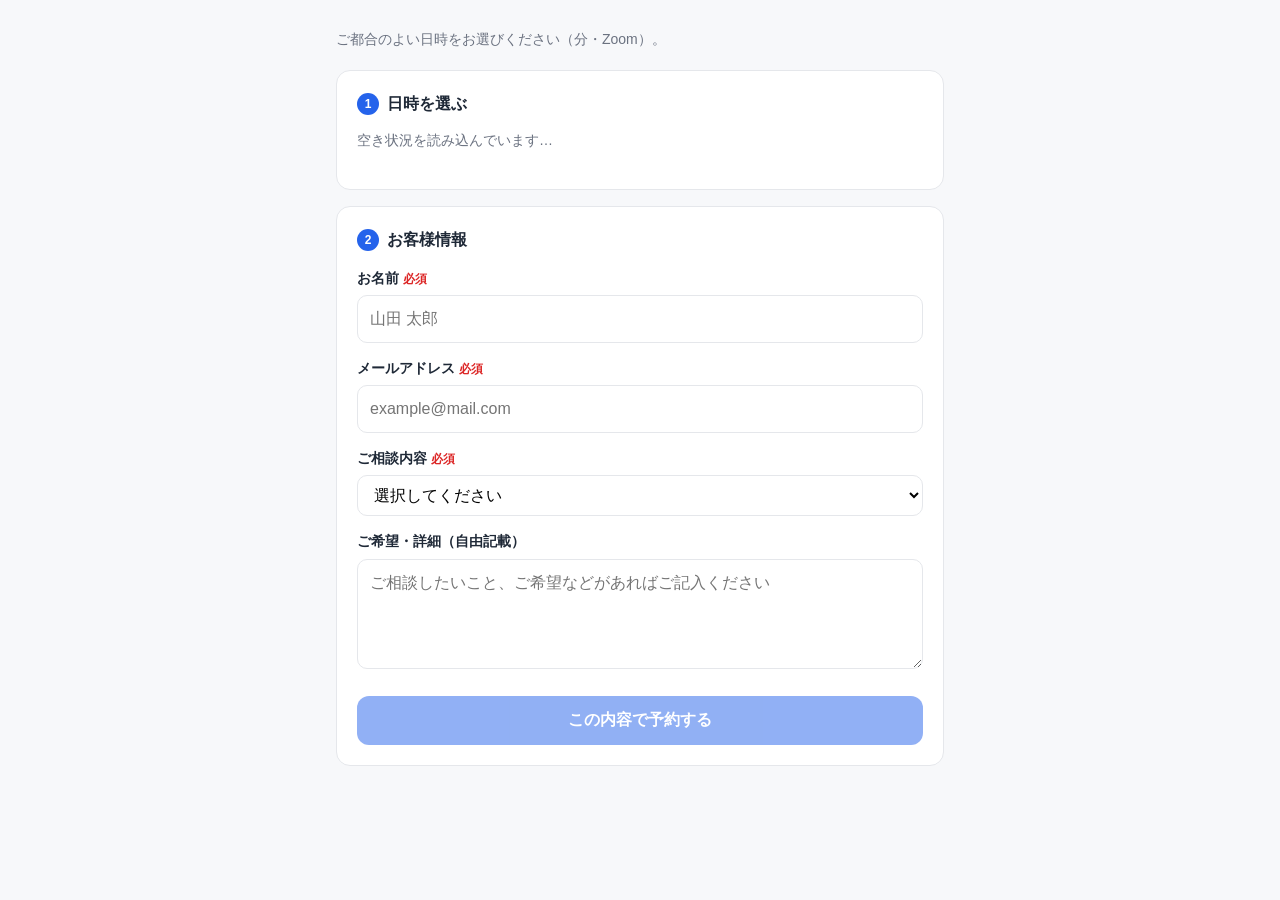
==== booking/Index.html @ eb78f79d "Add free consultation booking page (Google Apps Script) Co-Authored-By: Claude Opus 5.5 <noreply@ant" ====
<!DOCTYPE html>
<html lang="ja">
<head>
<base target="_top">
<meta charset="utf-8">
<style>
  :root { --main:#2563eb; --main-soft:#e8efff; --text:#1f2937; --sub:#6b7280; --line:#e5e7eb; --bg:#f7f8fa; --err:#dc2626; }
  * { box-sizing:border-box; }
  body { margin:0; background:var(--bg); color:var(--text); font-family:-apple-system,BlinkMacSystemFont,"Hiragino Sans","Noto Sans JP","Yu Gothic",sans-serif; line-height:1.6; }
  .wrap { max-width:640px; margin:0 auto; padding:24px 16px 48px; }
  h1 { font-size:22px; margin:0 0 4px; }
  .lead { color:var(--sub); font-size:14px; margin:0 0 20px; }
  .card { background:#fff; border:1px solid var(--line); border-radius:14px; padding:20px; margin-bottom:16px; }
  h2 { font-size:16px; margin:0 0 12px; display:flex; gap:8px; align-items:center; }
  h2 .n { background:var(--main); color:#fff; width:22px; height:22px; border-radius:50%; font-size:12px; display:inline-flex; align-items:center; justify-content:center; }
  .dates { display:flex; gap:8px; overflow-x:auto; padding-bottom:6px; }
  .chip, .slot { border:1px solid var(--line); background:#fff; border-radius:10px; padding:8px 12px; font-size:14px; cursor:pointer; white-space:nowrap; color:var(--text); }
  .chip.on, .slot.on { background:var(--main); border-color:var(--main); color:#fff; }
  .slots { display:grid; grid-template-columns:repeat(auto-fill,minmax(84px,1fr)); gap:8px; margin-top:12px; }
  label { display:block; font-size:14px; font-weight:600; margin:14px 0 6px; }
  label .req { color:var(--err); font-size:12px; margin-left:4px; }
  input, select, textarea { width:100%; font:inherit; font-size:16px; padding:10px 12px; border:1px solid var(--line); border-radius:10px; background:#fff; }
  textarea { min-height:110px; resize:vertical; }
  .picked { background:var(--main-soft); border-radius:10px; padding:10px 12px; font-size:14px; margin-bottom:4px; }
  button.submit { width:100%; margin-top:20px; padding:14px; font-size:16px; font-weight:700; border:0; border-radius:12px; background:var(--main); color:#fff; cursor:pointer; }
  button.submit:disabled { opacity:.5; cursor:default; }
  .msg { color:var(--sub); font-size:14px; }
  .err { color:var(--err); font-size:14px; margin-top:12px; }
  .done { text-align:center; padding:32px 20px; }
  .done .big { font-size:40px; }
  .hidden { display:none; }
</style>
</head>
<body>
<div class="wrap">
  <div id="form-area">
    <h1><?= config.title ?></h1>
    <p class="lead">ご都合のよい日時をお選びください（<?= config.slotMinutes ?>分・Zoom）。</p>

    <div class="card">
      <h2><span class="n">1</span>日時を選ぶ</h2>
      <div id="loading" class="msg">空き状況を読み込んでいます…</div>
      <div id="dates" class="dates"></div>
      <div id="slots" class="slots"></div>
    </div>

    <div class="card">
      <h2><span class="n">2</span>お客様情報</h2>
      <div id="picked" class="picked hidden"></div>

      <label for="name">お名前<span class="req">必須</span></label>
      <input id="name" autocomplete="name" placeholder="山田 太郎">

      <label for="email">メールアドレス<span class="req">必須</span></label>
      <input id="email" type="email" autocomplete="email" placeholder="example@mail.com">

      <label for="topic">ご相談内容<span class="req">必須</span></label>
      <select id="topic">
        <option value="">選択してください</option>
      </select>

      <label for="message">ご希望・詳細（自由記載）<span id="msg-req" class="req hidden">必須</span></label>
      <textarea id="message" placeholder="ご相談したいこと、ご希望などがあればご記入ください"></textarea>

      <div id="error" class="err hidden"></div>
      <button id="submit" class="submit" disabled>この内容で予約する</button>
    </div>
  </div>

  <div id="done-area" class="card done hidden">
    <div class="big">✓</div>
    <h1>ご予約を承りました</h1>
    <p id="done-when"></p>
    <p class="msg">確認メールをお送りしました。Zoomのリンクはメールに記載しています。<br>メールが届かない場合は迷惑メールフォルダもご確認ください。</p>
  </div>
</div>

<script>
  const TOPICS = <?!= JSON.stringify(config.topics) ?>;
  let days = [], selected = null, sending = false;
  const $ = (id) => document.getElementById(id);

  TOPICS.forEach(t => {
    const o = document.createElement('option');
    o.value = t; o.textContent = t;
    $('topic').appendChild(o);
  });

  function loadSlots() {
    $('loading').classList.remove('hidden');
    $('loading').textContent = '空き状況を読み込んでいます…';
    $('dates').innerHTML = ''; $('slots').innerHTML = '';
    google.script.run
      .withSuccessHandler(d => {
        days = d;
        $('loading').classList.add('hidden');
        if (!days.length) { $('loading').classList.remove('hidden'); $('loading').textContent = '現在ご予約いただける枠がありません。'; return; }
        renderDates(0);
      })
      .withFailureHandler(() => { $('loading').textContent = '読み込みに失敗しました。ページを再読み込みしてください。'; })
      .getAvailableSlots();
  }

  function renderDates(active) {
    $('dates').innerHTML = '';
    days.forEach((d, i) => {
      const b = document.createElement('button');
      b.className = 'chip' + (i === active ? ' on' : '');
      b.textContent = d.label;
      b.onclick = () => renderDates(i);
      $('dates').appendChild(b);
    });
    renderSlots(days[active]);
  }

  function renderSlots(day) {
    $('slots').innerHTML = '';
    day.slots.forEach(s => {
      const b = document.createElement('button');
      b.className = 'slot' + (selected && selected.start === s.start ? ' on' : '');
      b.textContent = s.label;
      b.onclick = () => { selected = { start: s.start, text: day.label + ' ' + s.label + '〜' }; renderSlots(day); update(); };
      $('slots').appendChild(b);
    });
  }

  function update() {
    if (selected) { $('picked').textContent = '選択中の日時：' + selected.text; $('picked').classList.remove('hidden'); }
    const other = $('topic').value === 'その他';
    $('msg-req').classList.toggle('hidden', !other);
    $('submit').disabled = sending || !selected || !$('name').value.trim() || !$('email').value.trim() || !$('topic').value || (other && !$('message').value.trim());
  }
  ['name', 'email', 'topic', 'message'].forEach(id => $(id).addEventListener('input', update));

  $('submit').onclick = () => {
    sending = true; update();
    $('submit').textContent = '送信中…';
    $('error').classList.add('hidden');
    google.script.run
      .withSuccessHandler(r => {
        $('form-area').classList.add('hidden');
        $('done-area').classList.remove('hidden');
        $('done-when').textContent = r.when;
        window.scrollTo(0, 0);
      })
      .withFailureHandler(e => {
        sending = false;
        $('submit').textContent = 'この内容で予約する';
        $('error').textContent = (e && e.message) ? e.message.replace(/^Error:\s*/, '') : '送信に失敗しました。';
        $('error').classList.remove('hidden');
        if (/埋まって/.test($('error').textContent)) { selected = null; $('picked').classList.add('hidden'); loadSlots(); }
        update();
      })
      .bookSlot({ name: $('name').value, email: $('email').value, topic: $('topic').value, message: $('message').value, start: selected.start });
  };

  loadSlots();
</script>
</body>
</html>
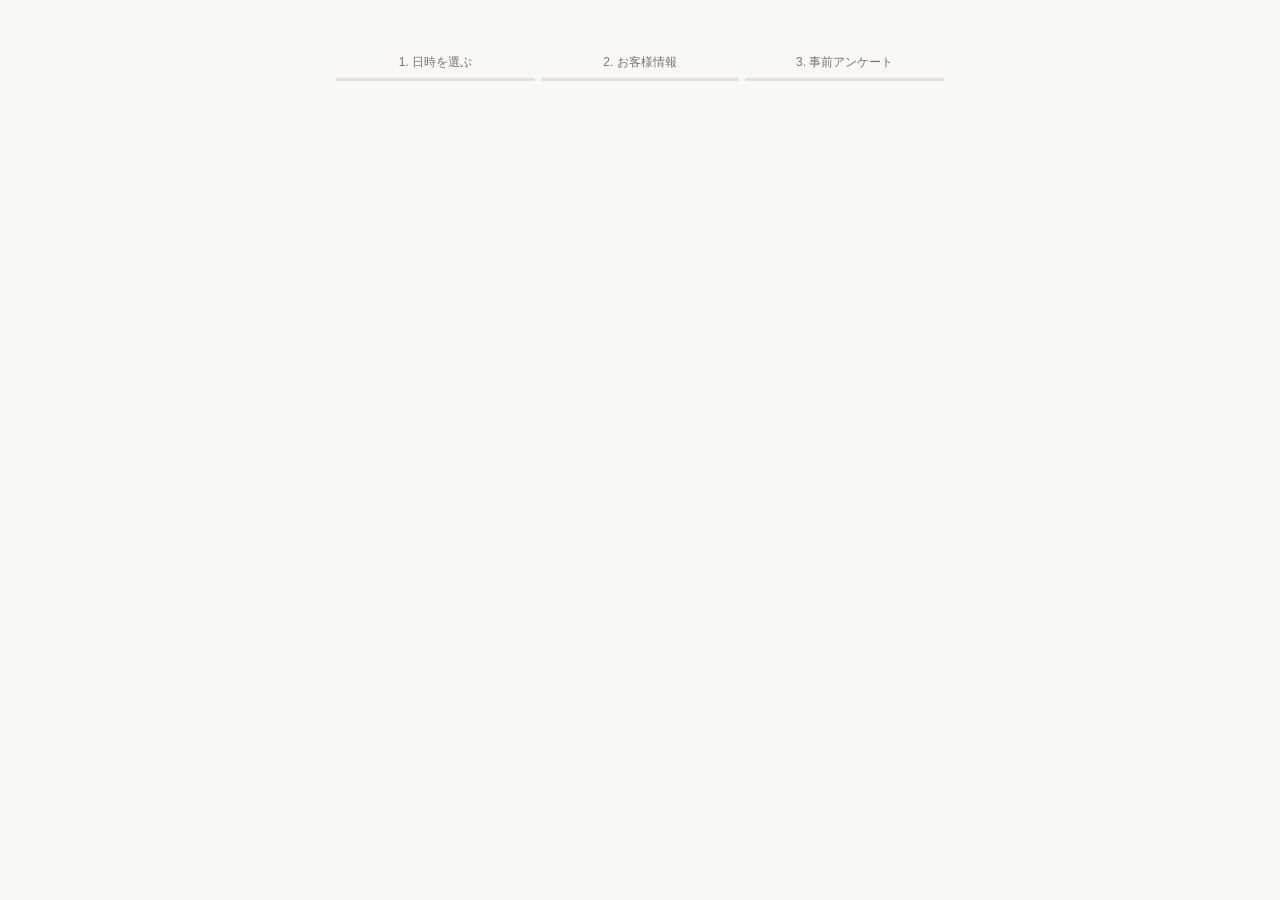
==== commit fe6e1ce9: "Update booking page: At Interior branding, phone field, pre-consultation survey and reminders Zoom U" ====
--- a/booking/Index.html
+++ b/booking/Index.html
@@ -4,87 +4,136 @@
 <base target="_top">
 <meta charset="utf-8">
 <style>
-  :root { --main:#2563eb; --main-soft:#e8efff; --text:#1f2937; --sub:#6b7280; --line:#e5e7eb; --bg:#f7f8fa; --err:#dc2626; }
+  :root {
+    --main:#8a6a4f; --main-dark:#6f533c; --main-soft:#f3ede6;
+    --text:#2f2a26; --sub:#7a716a; --line:#e7e0d8; --bg:#faf8f5; --card:#fff; --err:#c2410c;
+  }
   * { box-sizing:border-box; }
-  body { margin:0; background:var(--bg); color:var(--text); font-family:-apple-system,BlinkMacSystemFont,"Hiragino Sans","Noto Sans JP","Yu Gothic",sans-serif; line-height:1.6; }
-  .wrap { max-width:640px; margin:0 auto; padding:24px 16px 48px; }
-  h1 { font-size:22px; margin:0 0 4px; }
-  .lead { color:var(--sub); font-size:14px; margin:0 0 20px; }
-  .card { background:#fff; border:1px solid var(--line); border-radius:14px; padding:20px; margin-bottom:16px; }
-  h2 { font-size:16px; margin:0 0 12px; display:flex; gap:8px; align-items:center; }
-  h2 .n { background:var(--main); color:#fff; width:22px; height:22px; border-radius:50%; font-size:12px; display:inline-flex; align-items:center; justify-content:center; }
+  body { margin:0; background:var(--bg); color:var(--text); font-family:-apple-system,BlinkMacSystemFont,"Hiragino Sans","Noto Sans JP","Yu Gothic",sans-serif; line-height:1.7; }
+  .wrap { max-width:640px; margin:0 auto; padding:28px 16px 56px; }
+  .brand { font-size:13px; letter-spacing:.2em; color:var(--main); font-weight:600; }
+  h1 { font-size:22px; margin:2px 0 6px; font-weight:600; }
+  .lead { color:var(--sub); font-size:14px; margin:0 0 18px; }
+  .steps { display:flex; gap:6px; list-style:none; padding:0; margin:0 0 18px; }
+  .steps li { flex:1; text-align:center; font-size:12px; color:var(--sub); padding:6px 0; border-bottom:3px solid var(--line); }
+  .steps li.on { color:var(--main-dark); border-color:var(--main); font-weight:600; }
+  .steps li.done { color:var(--main); border-color:#cdb8a4; }
+  .card { background:var(--card); border:1px solid var(--line); border-radius:16px; padding:20px; margin-bottom:16px; }
+  h2 { font-size:16px; margin:0 0 12px; font-weight:600; }
   .dates { display:flex; gap:8px; overflow-x:auto; padding-bottom:6px; }
-  .chip, .slot { border:1px solid var(--line); background:#fff; border-radius:10px; padding:8px 12px; font-size:14px; cursor:pointer; white-space:nowrap; color:var(--text); }
+  .chip, .slot { border:1px solid var(--line); background:#fff; border-radius:10px; padding:8px 12px; font-size:14px; cursor:pointer; white-space:nowrap; color:var(--text); font-family:inherit; }
   .chip.on, .slot.on { background:var(--main); border-color:var(--main); color:#fff; }
   .slots { display:grid; grid-template-columns:repeat(auto-fill,minmax(84px,1fr)); gap:8px; margin-top:12px; }
-  label { display:block; font-size:14px; font-weight:600; margin:14px 0 6px; }
-  label .req { color:var(--err); font-size:12px; margin-left:4px; }
-  input, select, textarea { width:100%; font:inherit; font-size:16px; padding:10px 12px; border:1px solid var(--line); border-radius:10px; background:#fff; }
+  label.f { display:block; font-size:14px; font-weight:600; margin:14px 0 6px; }
+  .req { color:var(--err); font-size:11px; margin-left:6px; font-weight:600; }
+  .opt-label { color:var(--sub); font-size:11px; margin-left:6px; font-weight:400; }
+  input[type=text], input[type=email], input[type=tel], textarea { width:100%; font:inherit; font-size:16px; padding:10px 12px; border:1px solid var(--line); border-radius:10px; background:#fff; color:var(--text); }
   textarea { min-height:110px; resize:vertical; }
-  .picked { background:var(--main-soft); border-radius:10px; padding:10px 12px; font-size:14px; margin-bottom:4px; }
-  button.submit { width:100%; margin-top:20px; padding:14px; font-size:16px; font-weight:700; border:0; border-radius:12px; background:var(--main); color:#fff; cursor:pointer; }
-  button.submit:disabled { opacity:.5; cursor:default; }
+  input:focus, textarea:focus { outline:2px solid #d9c6b3; border-color:var(--main); }
+  .picked { background:var(--main-soft); border-radius:10px; padding:10px 12px; font-size:14px; }
+  fieldset { border:0; padding:0; margin:0 0 22px; }
+  legend { font-size:15px; font-weight:600; margin-bottom:10px; padding:0; }
+  .opts { display:flex; flex-wrap:wrap; gap:8px; }
+  .opt { position:relative; cursor:pointer; }
+  .opt input { position:absolute; opacity:0; pointer-events:none; }
+  .opt span { display:inline-block; border:1px solid var(--line); border-radius:999px; padding:8px 14px; font-size:14px; background:#fff; transition:background .15s, color .15s; }
+  .opt input:checked + span { background:var(--main); border-color:var(--main); color:#fff; }
+  .opt input:focus-visible + span { outline:2px solid #d9c6b3; outline-offset:2px; }
+  button.submit { width:100%; margin-top:8px; padding:14px; font-size:16px; font-weight:600; border:0; border-radius:12px; background:var(--main); color:#fff; cursor:pointer; font-family:inherit; }
+  button.submit:disabled { opacity:.45; cursor:default; }
+  button.link { display:block; margin:14px auto 0; background:none; border:0; color:var(--sub); font-size:14px; text-decoration:underline; cursor:pointer; font-family:inherit; }
+  .notice { background:var(--main-soft); border-color:transparent; font-size:14px; }
+  .notice strong { font-size:16px; }
   .msg { color:var(--sub); font-size:14px; }
-  .err { color:var(--err); font-size:14px; margin-top:12px; }
-  .done { text-align:center; padding:32px 20px; }
-  .done .big { font-size:40px; }
-  .hidden { display:none; }
+  .err { color:var(--err); font-size:14px; margin:12px 0 0; }
+  .done { text-align:center; padding:36px 20px; }
+  .done .big { width:56px; height:56px; border-radius:50%; background:var(--main); color:#fff; font-size:28px; display:flex; align-items:center; justify-content:center; margin:0 auto 12px; }
+  .hidden { display:none !important; }
 </style>
 </head>
 <body>
 <div class="wrap">
-  <div id="form-area">
-    <h1><?= config.title ?></h1>
-    <p class="lead">ご都合のよい日時をお選びください（<?= config.slotMinutes ?>分・Zoom）。</p>
-
+  <div class="brand" id="brand"></div>
+  <h1 id="title"></h1>
+  <p class="lead" id="lead"></p>
+  <ol class="steps" id="steps">
+    <li data-s="1">1. 日時を選ぶ</li>
+    <li data-s="2">2. お客様情報</li>
+    <li data-s="3">3. 事前アンケート</li>
+  </ol>
+
+  <!-- 予約 -->
+  <section id="book-area" class="hidden">
     <div class="card">
-      <h2><span class="n">1</span>日時を選ぶ</h2>
+      <h2>日時を選ぶ</h2>
       <div id="loading" class="msg">空き状況を読み込んでいます…</div>
       <div id="dates" class="dates"></div>
       <div id="slots" class="slots"></div>
     </div>
 
     <div class="card">
-      <h2><span class="n">2</span>お客様情報</h2>
+      <h2>お客様情報</h2>
       <div id="picked" class="picked hidden"></div>
 
-      <label for="name">お名前<span class="req">必須</span></label>
-      <input id="name" autocomplete="name" placeholder="山田 太郎">
-
-      <label for="email">メールアドレス<span class="req">必須</span></label>
+      <label class="f" for="name">お名前<span class="req">必須</span></label>
+      <input id="name" type="text" autocomplete="name" placeholder="山田 花子">
+
+      <label class="f" for="email">メールアドレス<span class="req">必須</span></label>
       <input id="email" type="email" autocomplete="email" placeholder="example@mail.com">
 
-      <label for="topic">ご相談内容<span class="req">必須</span></label>
-      <select id="topic">
-        <option value="">選択してください</option>
-      </select>
-
-      <label for="message">ご希望・詳細（自由記載）<span id="msg-req" class="req hidden">必須</span></label>
-      <textarea id="message" placeholder="ご相談したいこと、ご希望などがあればご記入ください"></textarea>
-
-      <div id="error" class="err hidden"></div>
-      <button id="submit" class="submit" disabled>この内容で予約する</button>
+      <label class="f" for="phone">電話番号<span class="opt-label">任意</span></label>
+      <input id="phone" type="tel" autocomplete="tel" placeholder="090-1234-5678">
+
+      <div id="book-error" class="err hidden"></div>
+      <button id="book-submit" class="submit" style="margin-top:20px" disabled>この日時で予約する</button>
     </div>
-  </div>
-
-  <div id="done-area" class="card done hidden">
+  </section>
+
+  <!-- 事前アンケート -->
+  <section id="survey-area" class="hidden">
+    <div class="card notice" id="survey-intro"></div>
+    <div class="card">
+      <h2>事前アンケート</h2>
+      <p class="msg" style="margin-top:-6px">ご相談をより充実した時間にするため、簡単なアンケートにご協力ください（1分ほどで終わります）。</p>
+      <form id="survey-form" onsubmit="return false"></form>
+      <div id="survey-error" class="err hidden"></div>
+      <button id="survey-submit" class="submit">アンケートを送信する</button>
+      <button id="survey-later" class="link hidden">あとで回答する</button>
+    </div>
+  </section>
+
+  <!-- 完了 -->
+  <section id="done-area" class="card done hidden">
     <div class="big">✓</div>
-    <h1>ご予約を承りました</h1>
-    <p id="done-when"></p>
-    <p class="msg">確認メールをお送りしました。Zoomのリンクはメールに記載しています。<br>メールが届かない場合は迷惑メールフォルダもご確認ください。</p>
-  </div>
+    <h2 id="done-title"></h2>
+    <p id="done-text" class="msg"></p>
+  </section>
 </div>
 
 <script>
-  const TOPICS = <?!= JSON.stringify(config.topics) ?>;
-  let days = [], selected = null, sending = false;
+  const DATA = <?!= dataJson ?>;
   const $ = (id) => document.getElementById(id);
-
-  TOPICS.forEach(t => {
-    const o = document.createElement('option');
-    o.value = t; o.textContent = t;
-    $('topic').appendChild(o);
-  });
+  let days = [], selected = null, sending = false, booking = DATA.booking || null;
+
+  $('brand').textContent = DATA.brand;
+  $('title').textContent = DATA.title;
+
+  function show(id) {
+    ['book-area', 'survey-area', 'done-area'].forEach(s => $(s).classList.toggle('hidden', s !== id));
+    window.scrollTo(0, 0);
+  }
+  function setStep(n) {
+    document.querySelectorAll('#steps li').forEach(li => {
+      const s = Number(li.dataset.s);
+      li.classList.toggle('on', s === n);
+      li.classList.toggle('done', s < n);
+    });
+  }
+  function errText(e) {
+    return (e && e.message) ? e.message.replace(/^Error:\s*/, '') : '送信に失敗しました。時間をおいて再度お試しください。';
+  }
+
+  /* ---------- 予約 ---------- */
 
   function loadSlots() {
     $('loading').classList.remove('hidden');
@@ -93,8 +142,8 @@
     google.script.run
       .withSuccessHandler(d => {
         days = d;
+        if (!days.length) { $('loading').textContent = '現在ご予約いただける枠がありません。'; return; }
         $('loading').classList.add('hidden');
-        if (!days.length) { $('loading').classList.remove('hidden'); $('loading').textContent = '現在ご予約いただける枠がありません。'; return; }
         renderDates(0);
       })
       .withFailureHandler(() => { $('loading').textContent = '読み込みに失敗しました。ページを再読み込みしてください。'; })
@@ -119,42 +168,171 @@
       const b = document.createElement('button');
       b.className = 'slot' + (selected && selected.start === s.start ? ' on' : '');
       b.textContent = s.label;
-      b.onclick = () => { selected = { start: s.start, text: day.label + ' ' + s.label + '〜' }; renderSlots(day); update(); };
+      b.onclick = () => {
+        selected = { start: s.start, text: day.label + ' ' + s.label + '〜' };
+        renderSlots(day); setStep(2); updateBook();
+      };
       $('slots').appendChild(b);
     });
   }
 
-  function update() {
+  function updateBook() {
     if (selected) { $('picked').textContent = '選択中の日時：' + selected.text; $('picked').classList.remove('hidden'); }
-    const other = $('topic').value === 'その他';
-    $('msg-req').classList.toggle('hidden', !other);
-    $('submit').disabled = sending || !selected || !$('name').value.trim() || !$('email').value.trim() || !$('topic').value || (other && !$('message').value.trim());
-  }
-  ['name', 'email', 'topic', 'message'].forEach(id => $(id).addEventListener('input', update));
-
-  $('submit').onclick = () => {
-    sending = true; update();
-    $('submit').textContent = '送信中…';
-    $('error').classList.add('hidden');
+    else $('picked').classList.add('hidden');
+    $('book-submit').disabled = sending || !selected || !$('name').value.trim() || !$('email').value.trim();
+  }
+  ['name', 'email', 'phone'].forEach(id => $(id).addEventListener('input', updateBook));
+
+  $('book-submit').onclick = () => {
+    sending = true; updateBook();
+    $('book-submit').textContent = '送信中…';
+    $('book-error').classList.add('hidden');
     google.script.run
       .withSuccessHandler(r => {
-        $('form-area').classList.add('hidden');
-        $('done-area').classList.remove('hidden');
-        $('done-when').textContent = r.when;
-        window.scrollTo(0, 0);
+        sending = false;
+        booking = { id: r.id, name: r.name, when: r.when, answered: false, answers: {} };
+        openSurvey(true);
       })
       .withFailureHandler(e => {
         sending = false;
-        $('submit').textContent = 'この内容で予約する';
-        $('error').textContent = (e && e.message) ? e.message.replace(/^Error:\s*/, '') : '送信に失敗しました。';
-        $('error').classList.remove('hidden');
-        if (/埋まって/.test($('error').textContent)) { selected = null; $('picked').classList.add('hidden'); loadSlots(); }
-        update();
-      })
-      .bookSlot({ name: $('name').value, email: $('email').value, topic: $('topic').value, message: $('message').value, start: selected.start });
+        $('book-submit').textContent = 'この日時で予約する';
+        $('book-error').textContent = errText(e);
+        $('book-error').classList.remove('hidden');
+        if (/埋まって/.test($('book-error').textContent)) { selected = null; setStep(1); loadSlots(); }
+        updateBook();
+      })
+      .bookSlot({ name: $('name').value, email: $('email').value, phone: $('phone').value, start: selected.start });
   };
 
-  loadSlots();
+  /* ---------- 事前アンケート ---------- */
+
+  function renderSurvey() {
+    const form = $('survey-form');
+    form.innerHTML = '';
+    const prev = booking.answers || {};
+    DATA.survey.forEach(q => {
+      const fs = document.createElement('fieldset');
+      const lg = document.createElement('legend');
+      lg.textContent = q.label;
+      const badge = document.createElement('span');
+      badge.className = q.required ? 'req' : 'opt-label';
+      badge.textContent = q.required ? '必須' : '任意';
+      lg.appendChild(badge);
+      fs.appendChild(lg);
+
+      if (q.type === 'textarea') {
+        const ta = document.createElement('textarea');
+        ta.name = q.key;
+        ta.placeholder = 'お部屋のこと、気になっていること、ご希望など自由にご記入ください';
+        ta.value = prev[q.key] || '';
+        fs.appendChild(ta);
+      } else {
+        const chosen = (prev[q.key] || '').split('、');
+        const wrap = document.createElement('div');
+        wrap.className = 'opts';
+        q.options.forEach(o => {
+          const lb = document.createElement('label');
+          lb.className = 'opt';
+          const inp = document.createElement('input');
+          inp.type = q.type; inp.name = q.key; inp.value = o;
+          inp.checked = chosen.indexOf(o) !== -1;
+          const sp = document.createElement('span');
+          sp.textContent = o;
+          lb.appendChild(inp); lb.appendChild(sp);
+          wrap.appendChild(lb);
+        });
+        fs.appendChild(wrap);
+      }
+      form.appendChild(fs);
+    });
+  }
+
+  function collectSurvey() {
+    const form = $('survey-form'), answers = {};
+    for (const q of DATA.survey) {
+      let v;
+      if (q.type === 'checkbox') v = [...form.querySelectorAll('input[name="' + q.key + '"]:checked')].map(i => i.value);
+      else if (q.type === 'radio') { const c = form.querySelector('input[name="' + q.key + '"]:checked'); v = c ? c.value : ''; }
+      else v = form.querySelector('textarea[name="' + q.key + '"]').value.trim();
+      if (q.required && (!v || !v.length)) throw new Error('「' + q.label + '」にご回答ください。');
+      answers[q.key] = v;
+    }
+    return answers;
+  }
+
+  function openSurvey(justBooked) {
+    setStep(3);
+    const intro = $('survey-intro');
+    intro.innerHTML = '';
+    const head = document.createElement('strong');
+    head.textContent = justBooked ? 'ご予約ありがとうございます' : booking.name + ' 様';
+    const p = document.createElement('div');
+    p.textContent = 'ご相談日時：' + booking.when;
+    intro.appendChild(head); intro.appendChild(p);
+    if (justBooked) {
+      const m = document.createElement('div');
+      m.className = 'msg';
+      m.textContent = '確認メールをお送りしました。Zoomのリンクはメールに記載しています。';
+      intro.appendChild(m);
+    } else if (booking.answered) {
+      const m = document.createElement('div');
+      m.className = 'msg';
+      m.textContent = 'アンケートは回答済みです。内容を修正して送り直すこともできます。';
+      intro.appendChild(m);
+    }
+    $('survey-later').classList.toggle('hidden', !justBooked);
+    renderSurvey();
+    show('survey-area');
+  }
+
+  $('survey-submit').onclick = () => {
+    $('survey-error').classList.add('hidden');
+    let answers;
+    try { answers = collectSurvey(); }
+    catch (e) { $('survey-error').textContent = e.message; $('survey-error').classList.remove('hidden'); return; }
+    $('survey-submit').disabled = true;
+    $('survey-submit').textContent = '送信中…';
+    google.script.run
+      .withSuccessHandler(() => {
+        done('ありがとうございました', 'アンケートを受け付けました。\n' + booking.when + ' にお話しできるのを楽しみにしております。');
+      })
+      .withFailureHandler(e => {
+        $('survey-submit').disabled = false;
+        $('survey-submit').textContent = 'アンケートを送信する';
+        $('survey-error').textContent = errText(e);
+        $('survey-error').classList.remove('hidden');
+      })
+      .submitSurvey(booking.id, answers);
+  };
+
+  $('survey-later').onclick = () => {
+    done('ご予約を承りました', booking.when + '\n確認メールにアンケートのURLを記載しています。ご相談日までにご回答いただけると助かります。');
+  };
+
+  function done(title, text) {
+    document.querySelectorAll('#steps li').forEach(li => { li.classList.remove('on'); li.classList.add('done'); });
+    $('done-title').textContent = title;
+    $('done-text').innerText = text + '\n\nメールが届かない場合は、迷惑メールフォルダもご確認ください。';
+    show('done-area');
+  }
+
+  /* ---------- 開始 ---------- */
+
+  if (DATA.mode === 'survey') {
+    $('lead').textContent = '事前アンケートにご協力ください。';
+    openSurvey(false);
+  } else if (DATA.mode === 'notfound') {
+    $('steps').classList.add('hidden');
+    $('done-title').textContent = 'ご予約が見つかりませんでした';
+    $('done-text').textContent = 'お手数ですが、確認メールに記載のURLから開き直してください。';
+    $('done-area').querySelector('.big').textContent = '!';
+    show('done-area');
+  } else {
+    $('lead').textContent = 'ご都合のよい日時をお選びください（' + DATA.slotMinutes + '分・Zoom）。ご予約のあとに簡単な事前アンケートがあります。';
+    setStep(1);
+    show('book-area');
+    loadSlots();
+  }
 </script>
 </body>
 </html>
